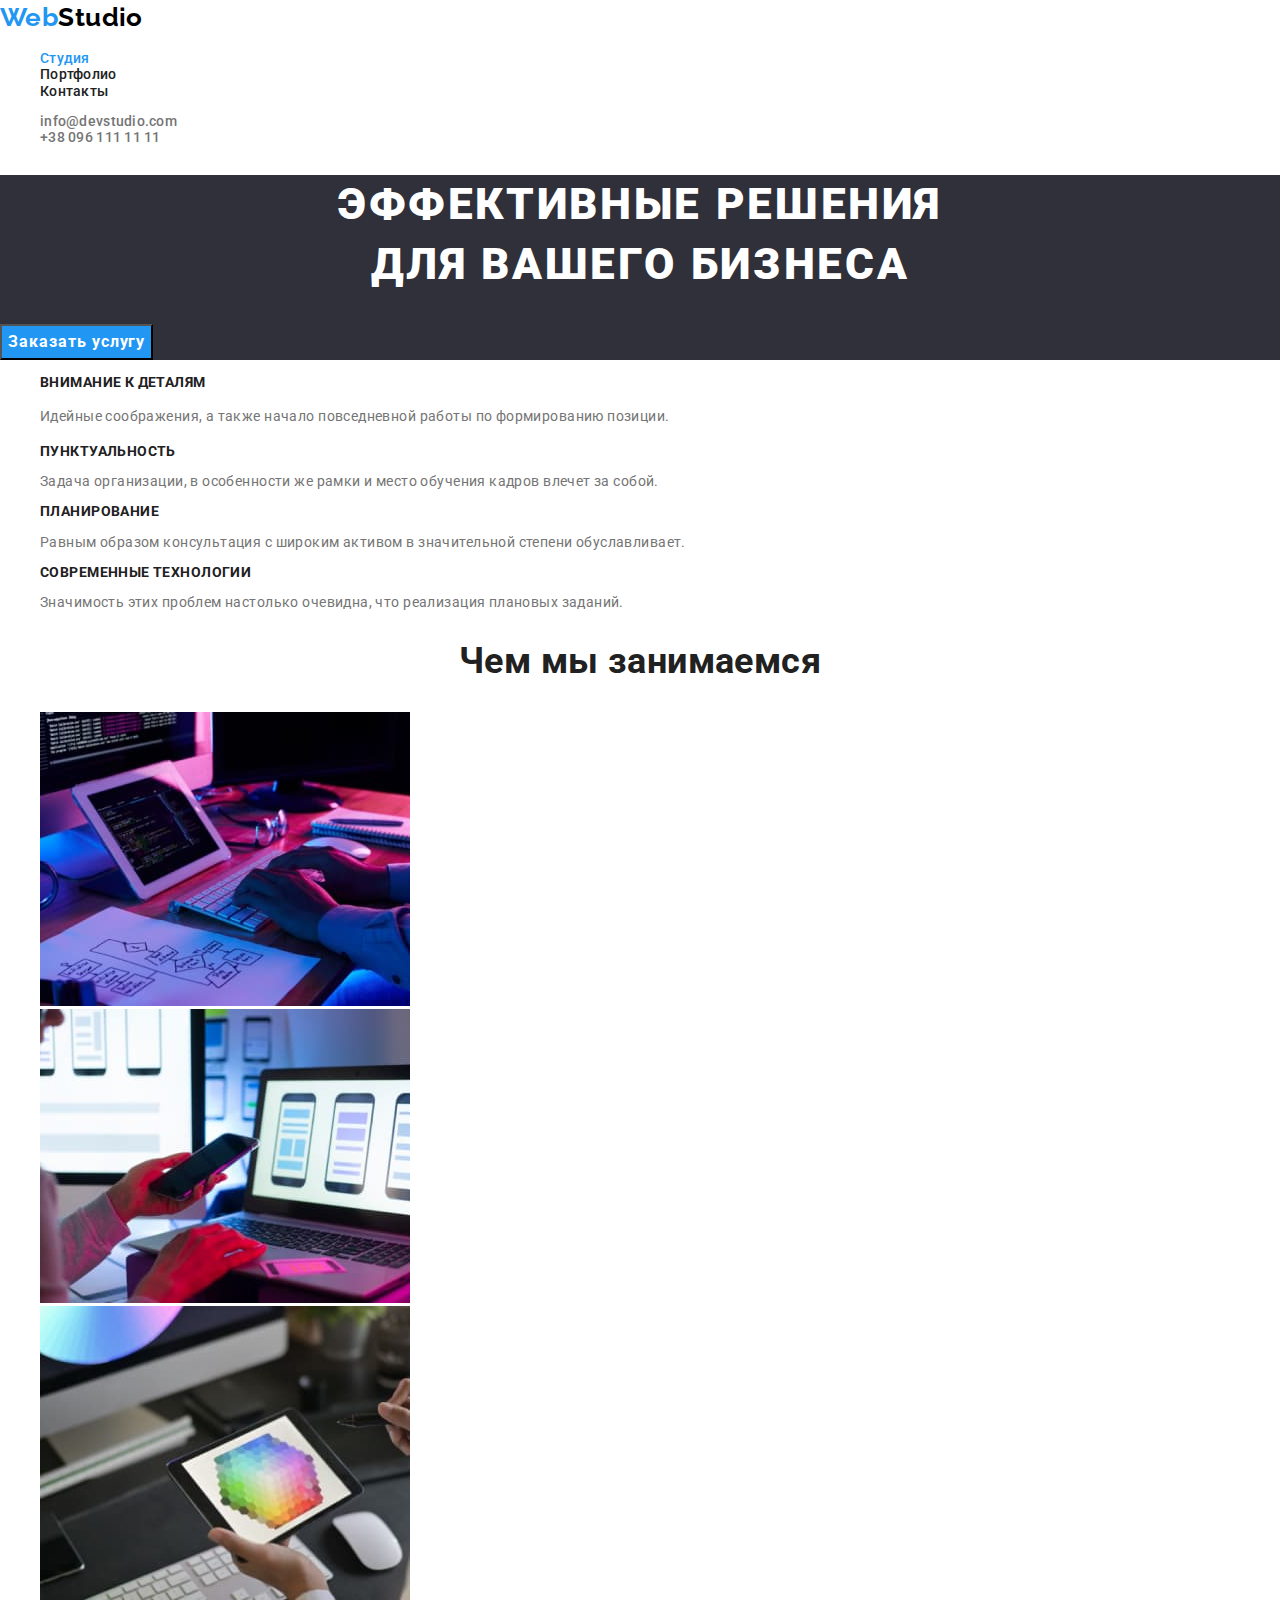
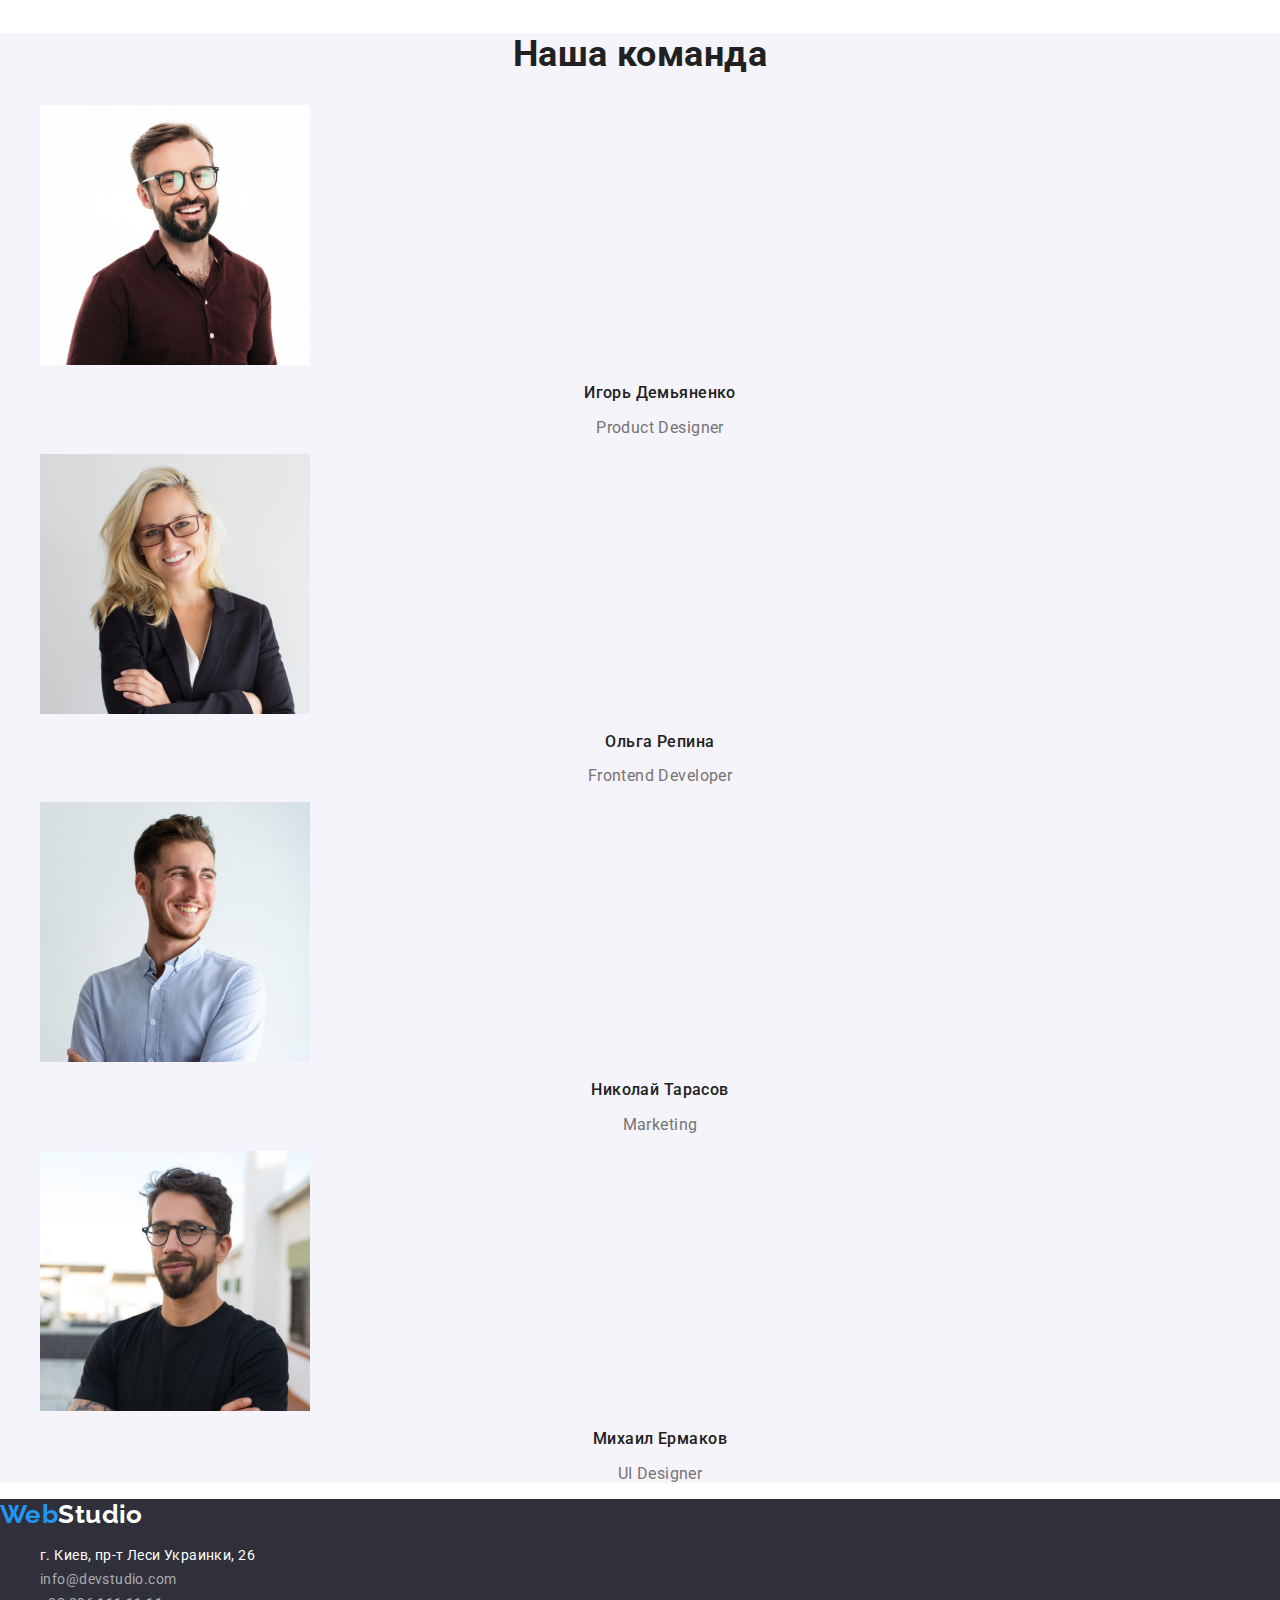
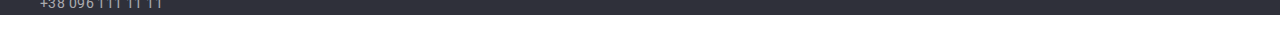
==== index.html @ d9674496 "add new reposetori" ====
<!DOCTYPE html>
<html lang="ru">
  <head>
    <meta charset="UTF-8" />
    <meta http-equiv="X-UA-Compatible" content="IE=edge" />
    <meta name="viewport" content="width=device-width, initial-scale=1.0" />
    <title>WebStudio</title>
    <link rel="preconnect" href="https://fonts.googleapis.com" />
    <link rel="preconnect" href="https://fonts.gstatic.com" crossorigin />
    <link
      href="https://fonts.googleapis.com/css2?family=Raleway:wght@700&family=Roboto:wght@400;500;700;900&display=swap"
      rel="stylesheet"
    />
    <link
      rel="stylesheet"
      href="https://cdnjs.cloudflare.com/ajax/libs/modern-normalize/1.1.0/modern-normalize.min.css"
    />
    <link rel="stylesheet" href="./css/styles.css" />
  </head>
  <body>
    <header class="page-header">
      <nav>
        <a href="./index.html" class="logo link"
          ><span class="logo-part">Web</span>Studio</a
        >
        <ul class="site-nav list">
          <li><a href="./index.html" class="link current">Студия</a></li>
          <li><a href="./portfolio.html" class="link">Портфолио</a></li>
          <li><a href="" class="link">Контакты</a></li>
        </ul>
      </nav>

      <ul class="contacts list decor">
        <li>
          <a href="mailto:info@devstudio.com" class="link"
            >info@devstudio.com</a
          >
        </li>
        <li><a href="tel:+380961111111" class="link">+38 096 111 11 11</a></li>
      </ul>
    </header>

    <main>
      <section class="hero">
        <h1 class="hero-title">
          Эффективные решения <br />
          для вашего бизнеса
        </h1>
        <button type="button" class="button">Заказать услугу</button>
      </section>

      <section class="features">
        <h2 class="visually-hidden">Особенности</h2>
        <ul class="list">
          <li>
            <h3 class="tittle">Внимание к деталям</h3>
            <p class="features-text">
              Идейные соображения, а также начало повседневной работы по
              формированию позиции.
            </p>
          </li>

          <li>
            <h3 class="tittle">Пунктуальность</h3>
            <p>
              Задача организации, в особенности же рамки и место обучения кадров
              влечет за собой.
            </p>
          </li>

          <li>
            <h3 class="tittle">Планирование</h3>
            <p>
              Равным образом консультация с широким активом в значительной
              степени обуславливает.
            </p>
          </li>

          <li>
            <h3 class="tittle">Современные технологии</h3>
            <p>
              Значимость этих проблем настолько очевидна, что реализация
              плановых заданий.
            </p>
          </li>
        </ul>
      </section>

      <section class="activity">
        <h2 class="tittle">Чем мы занимаемся</h2>
        <ul class="list">
          <li><img src="./images/keebord.jpg" alt="keebord" width="370" /></li>

          <li><img src="./images/laptop.jpg" alt="laptop" width="370" /></li>

          <li><img src="./images/tablet.jpg" alt="tablet" width="370" /></li>
        </ul>
      </section>

      <section class="team">
        <h2 class="tittle">Наша команда</h2>

        <ul class="list">
          <li>
            <img src="./images/igor_dem.jpg" alt="igor_dem" width="270" />
            <h3 class="names">Игорь Демьяненко</h3>
            <p class="team-position">Product Designer</p>
          </li>

          <li>
            <img src="./images/olga_rep.jpg" alt="olga_rep" width="270" />
            <h3 class="names">Ольга Репина</h3>
            <p class="team-position">Frontend Developer</p>
          </li>

          <li>
            <img
              src="./images/nikolay_teras.jpg"
              alt="nikolay_teras"
              width="270"
            />
            <h3 class="names">Николай Тарасов</h3>
            <p class="team-position">Marketing</p>
          </li>

          <li>
            <img src="./images/micel_erma.jpg" alt="micel_erma" width="270" />
            <h3 class="names">Михаил Ермаков</h3>
            <p class="team-position">UI Designer</p>
          </li>
        </ul>
      </section>
    </main>

    <footer class="page-footer">
      <a href="./index.html" class="footer-logo link"
        ><span class="logo-part">Web</span>Studio</a
      >
      <address>
        <ul class="address list">
          <li>
            <a
              href="https://goo.gl/maps/LKcbUVpVpZBi5VZp6"
              target="_blank"
              rel="noopener nofollow noreferrer"
              class="map link"
              >г. Киев, пр-т Леси Украинки, 26</a
            >
          </li>
          <li>
            <a href="mailto:info@devstudio.com" class="link"
              >info@devstudio.com</a
            >
          </li>
          <li>
            <a href="tel:+380961111111" class="link">+38 096 111 11 11</a>
          </li>
        </ul>
      </address>
    </footer>
  </body>
</html>
---- css/styles.css ----
html{
  box-sizing: border-box;
}
*,*::before,*::after{
  box-sizing: inherit;
}

:root {
  --main-text-color: #757575;
  --secondary-text-color: #212121;
  --accent-color: #2196f3;
  --taxt-on-bg: #ffffff;
  --dark-bg-color: #2f303a;
  --light-bg-color: #f5f4fa;
  --logo-black: #000000;
}

body {
  background-color: #ffffff;
  color: var(--main-text-color);
  font-family: "Roboto", sans-serif;
  letter-spacing: 0.03em;
  font-size: 14px;
}
.link {
  text-decoration: none;
}
.list {
  list-style: none;
}
.visually-hidden {
  position: absolute;
  width: 1px;
  height: 1px;
  margin: -1px;
  border: 0;
  padding: 0;

  white-space: nowrap;
  clip-path: inset(100%);
  clip: rect(0 0 0 0);
  overflow: hidden;
}

/* Logo */
.logo {
  font-family: "Raleway";
  font-style: normal;
  font-weight: 700;
  font-size: 26px;
  line-height: 1.38;
}
.logo-part {
  color: var(--accent-color);
}
.logo.link {
  color: var(--logo-black);
}

/* Navigation */
.site-nav .link {
  color: var(--secondary-text-color);
  font-weight: 500;
  line-height: 1.17;
  letter-spacing: 0.02em;
}
.site-nav .link:hover,
.site-nav .link:focus {
  color: var(--accent-color);
}
.link.current {
  color: var(--accent-color);
}
/* Contacts */
.contacts .link {
  color: var(--main-text-color);
  font-weight: 500;
  line-height: 1.17;
  letter-spacing: 0.02em;
}
.contacts .link:hover,
.contacts .link:focus {
  color: var(--accent-color);
  cursor: pointer;
}

/* Hero */
.hero {
  background-color: var(--dark-bg-color);
}
.hero-title {
  color: var(--taxt-on-bg);
  font-weight: 900;
  font-size: 44px;
  line-height: 1.36;
  text-align: center;
  letter-spacing: 0.06em;
  text-transform: uppercase;
}
.hero .button {
  background-color: var(--accent-color);
  color: var(--taxt-on-bg);
  font-family: inherit;
  font-weight: 700;
  font-size: 16px;
  line-height: 1.88;
  display: flex;
  align-items: center;
  text-align: center;
  letter-spacing: 0.06em;
  cursor: pointer;
}
/* Features */
.features .tittle {
  color: var(--secondary-text-color);
  font-weight: 700;
  font-size: 14px;
  line-height: 1.17;
  text-transform: uppercase;
}
.features-text {
  line-height: 1.71;
}
/* Activity */
.activity .tittle,
.team .tittle {
  color: var(--secondary-text-color);
  font-weight: 700;
  font-size: 36px;
  line-height: 1.17;
  text-align: center;
}
/* Team */
.team {
  background-color: var(--light-bg-color);
}
.team .names {
  color: var(--secondary-text-color);
  font-weight: 500;
  font-size: 16px;
  line-height: 1.17;
  text-align: center;
}
.team-position {
  font-size: 16px;
  line-height: 1.17;
  text-align: center;
}

/* Projects */

.projects .button {
  background-color: var(--light-dg-color);
  color: var(--secondary-text-color);
  font-family: inherit;
  font-weight: 500;
  font-size: 16px;
  line-height: 1.62;
  text-align: center;
  cursor: pointer;
  letter-spacing: inherit;
}

.projects .button:hover,
.projects .button:focus {
  background-color: var(--accent-color);
  color: var(--taxt-on-bg);
}

.projects .tittle {
  color: var(--secondary-text-color);
  font-weight: 700;
  font-size: 18px;
  line-height: 2;
  letter-spacing: 0.06em;
}
.projects .project-p {
  color: var(--main-text-color);
  font-size: 16px;
  line-height: 1.88;
}

/* Footer */
.page-footer {
  background-color: var(--dark-bg-color);
}

.footer-logo.link,
.address.list .map.link {
  color: var(--taxt-on-bg);
}

.footer-logo.link {
  font-family: "Raleway", sans-serif;
  font-weight: 700;
  font-size: 26px;
  line-height: 1.17;
}

.address.list .link {
  color: rgb(255, 255, 255, 0.6);
  line-height: 1.71;
  letter-spacing: 0.03em;
  font-style: normal;
}

.address.list .link:hover,
.address.list .link:focus {
  color: var(--accent-color);
  cursor: pointer;
}
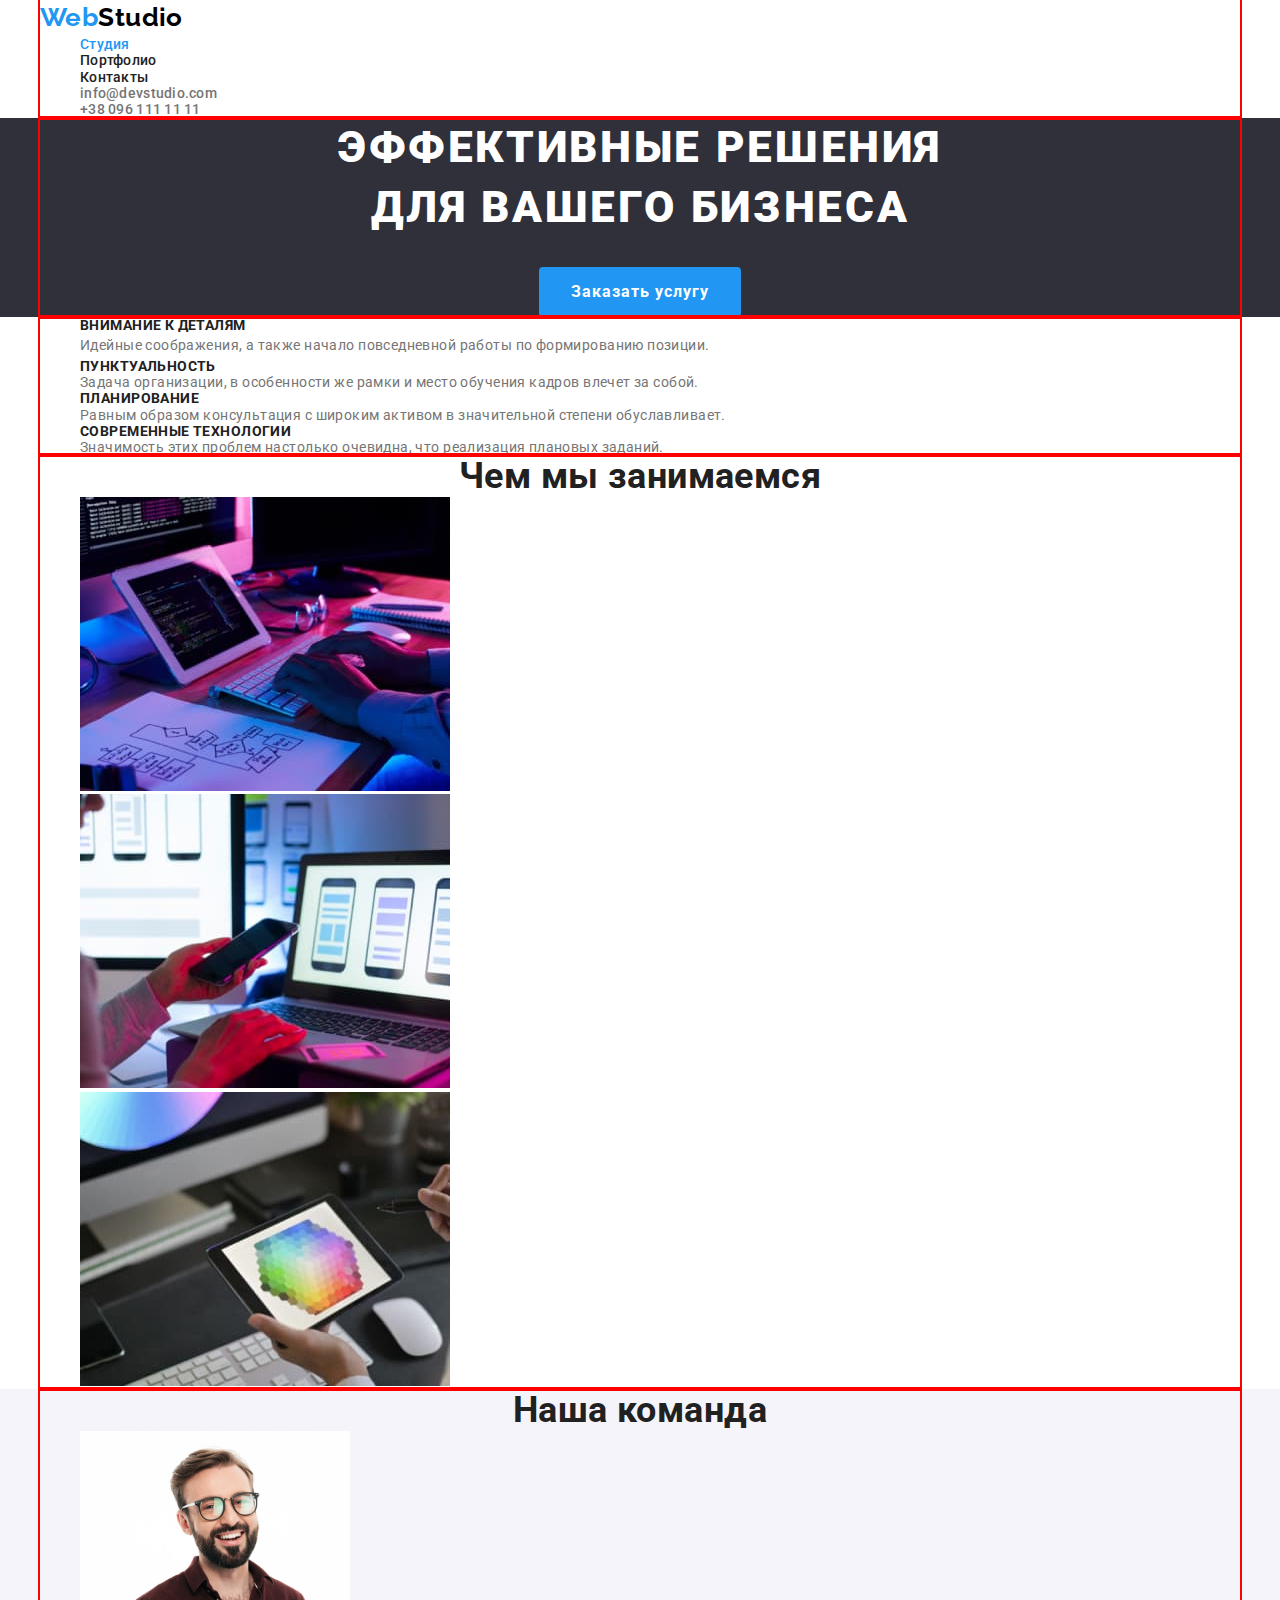
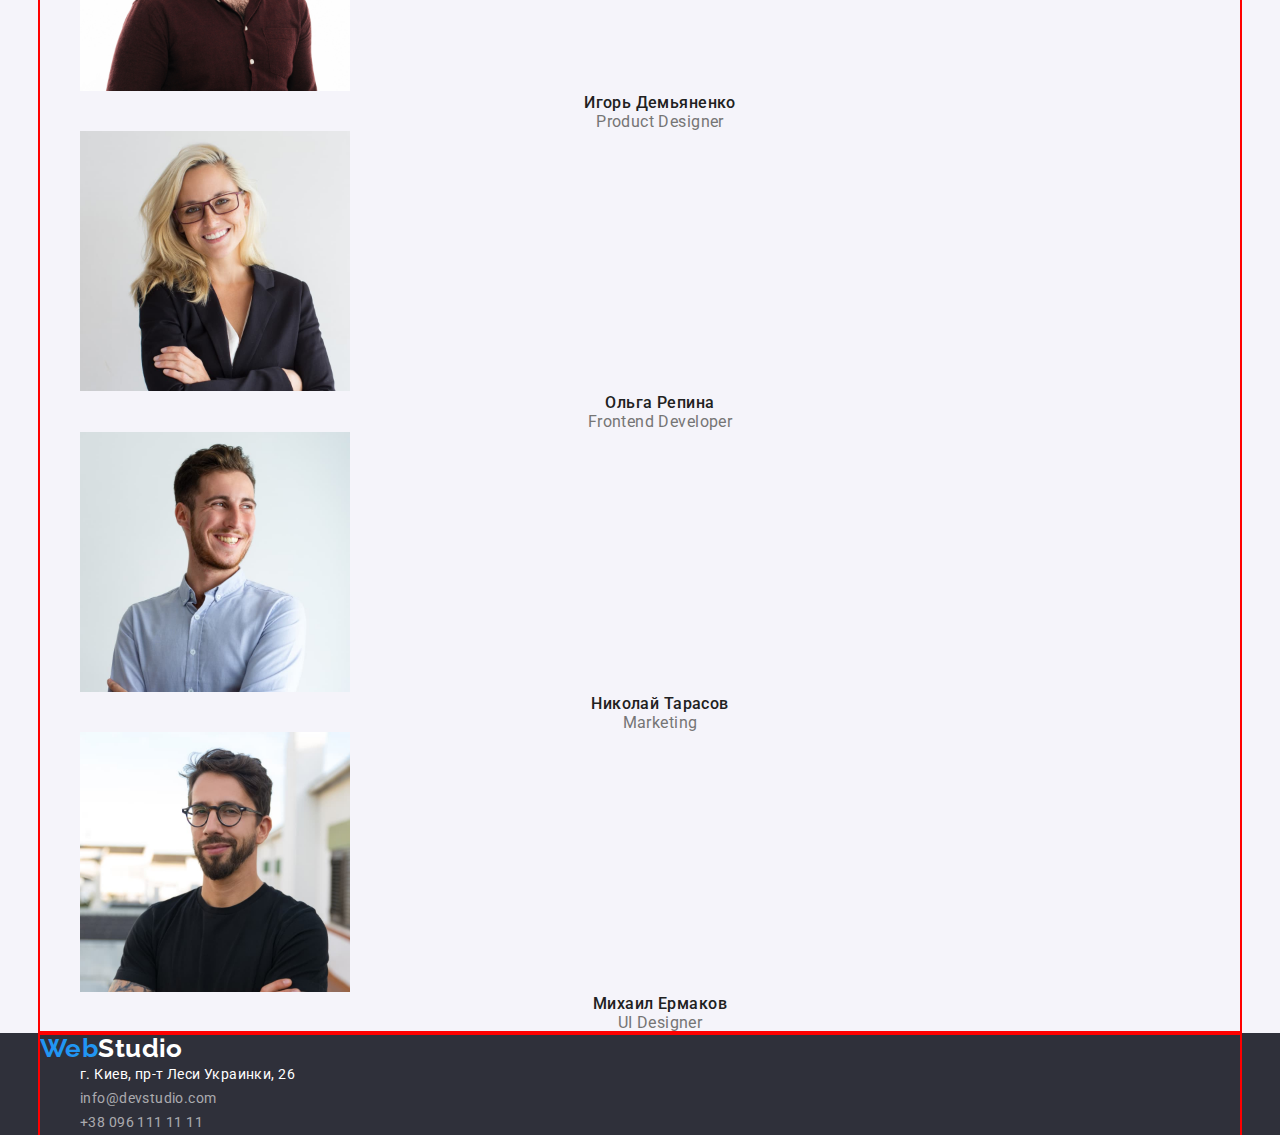
==== commit 89ebedd4: "add containers" ====
--- a/index.html
+++ b/index.html
@@ -19,74 +19,83 @@
   </head>
   <body>
     <header class="page-header">
-      <nav>
-        <a href="./index.html" class="logo link"
-          ><span class="logo-part">Web</span>Studio</a
-        >
-        <ul class="site-nav list">
-          <li><a href="./index.html" class="link current">Студия</a></li>
-          <li><a href="./portfolio.html" class="link">Портфолио</a></li>
-          <li><a href="" class="link">Контакты</a></li>
+      <div class="container">
+        <nav>
+          <a href="./index.html" class="logo link"
+            ><span class="logo-part">Web</span>Studio</a
+          >
+          <ul class="site-nav list">
+            <li><a href="./index.html" class="link current">Студия</a></li>
+            <li><a href="./portfolio.html" class="link">Портфолио</a></li>
+            <li><a href="" class="link">Контакты</a></li>
+          </ul>
+        </nav>
+
+        <ul class="contacts list">
+          <li>
+            <a href="mailto:info@devstudio.com" class="link"
+              >info@devstudio.com</a
+            >
+          </li>
+          <li>
+            <a href="tel:+380961111111" class="link">+38 096 111 11 11</a>
+          </li>
         </ul>
-      </nav>
-
-      <ul class="contacts list decor">
-        <li>
-          <a href="mailto:info@devstudio.com" class="link"
-            >info@devstudio.com</a
-          >
-        </li>
-        <li><a href="tel:+380961111111" class="link">+38 096 111 11 11</a></li>
-      </ul>
+      </div>
     </header>
 
     <main>
       <section class="hero">
-        <h1 class="hero-title">
-          Эффективные решения <br />
-          для вашего бизнеса
-        </h1>
-        <button type="button" class="button">Заказать услугу</button>
+        <div class="container">
+          <h1 class="hero-title">
+            Эффективные решения <br />
+            для вашего бизнеса
+          </h1>
+          <button type="button" class="button">Заказать услугу</button>
+        </div>
       </section>
 
       <section class="features">
         <h2 class="visually-hidden">Особенности</h2>
-        <ul class="list">
-          <li>
-            <h3 class="tittle">Внимание к деталям</h3>
-            <p class="features-text">
-              Идейные соображения, а также начало повседневной работы по
-              формированию позиции.
-            </p>
-          </li>
-
-          <li>
-            <h3 class="tittle">Пунктуальность</h3>
-            <p>
-              Задача организации, в особенности же рамки и место обучения кадров
-              влечет за собой.
-            </p>
-          </li>
-
-          <li>
-            <h3 class="tittle">Планирование</h3>
-            <p>
-              Равным образом консультация с широким активом в значительной
-              степени обуславливает.
-            </p>
-          </li>
-
-          <li>
-            <h3 class="tittle">Современные технологии</h3>
-            <p>
-              Значимость этих проблем настолько очевидна, что реализация
-              плановых заданий.
-            </p>
-          </li>
-        </ul>
+        <div class="container">
+          <ul class="list">
+            <li>
+              <h3 class="tittle">Внимание к деталям</h3>
+              <p class="features-text">
+                Идейные соображения, а также начало повседневной работы по
+                формированию позиции.
+              </p>
+            </li>
+  
+            <li>
+              <h3 class="tittle">Пунктуальность</h3>
+              <p>
+                Задача организации, в особенности же рамки и место обучения кадров
+                влечет за собой.
+              </p>
+            </li>
+  
+            <li>
+              <h3 class="tittle">Планирование</h3>
+              <p>
+                Равным образом консультация с широким активом в значительной
+                степени обуславливает.
+              </p>
+            </li>
+  
+            <li>
+              <h3 class="tittle">Современные технологии</h3>
+              <p>
+                Значимость этих проблем настолько очевидна, что реализация
+                плановых заданий.
+              </p>
+            </li>
+          </ul>
+        </div>
       </section>
 
       <section class="activity">
+      <div class="container">
         <h2 class="tittle">Чем мы занимаемся</h2>
         <ul class="list">
           <li><img src="./images/keebord.jpg" alt="keebord" width="370" /></li>
@@ -95,9 +104,11 @@
 
           <li><img src="./images/tablet.jpg" alt="tablet" width="370" /></li>
         </ul>
+      </div>
       </section>
 
       <section class="team">
+       <div class="container">
         <h2 class="tittle">Наша команда</h2>
 
         <ul class="list">
@@ -129,34 +140,37 @@
             <p class="team-position">UI Designer</p>
           </li>
         </ul>
+       </div>
       </section>
     </main>
 
     <footer class="page-footer">
+    <div class="container">
       <a href="./index.html" class="footer-logo link"
-        ><span class="logo-part">Web</span>Studio</a
-      >
-      <address>
-        <ul class="address list">
-          <li>
-            <a
-              href="https://goo.gl/maps/LKcbUVpVpZBi5VZp6"
-              target="_blank"
-              rel="noopener nofollow noreferrer"
-              class="map link"
-              >г. Киев, пр-т Леси Украинки, 26</a
-            >
-          </li>
-          <li>
-            <a href="mailto:info@devstudio.com" class="link"
-              >info@devstudio.com</a
-            >
-          </li>
-          <li>
-            <a href="tel:+380961111111" class="link">+38 096 111 11 11</a>
-          </li>
-        </ul>
-      </address>
+      ><span class="logo-part">Web</span>Studio</a
+    >
+    <address>
+      <ul class="address list">
+        <li>
+          <a
+            href="https://goo.gl/maps/LKcbUVpVpZBi5VZp6"
+            target="_blank"
+            rel="noopener nofollow noreferrer"
+            class="map link"
+            >г. Киев, пр-т Леси Украинки, 26</a
+          >
+        </li>
+        <li>
+          <a href="mailto:info@devstudio.com" class="link"
+            >info@devstudio.com</a
+          >
+        </li>
+        <li>
+          <a href="tel:+380961111111" class="link">+38 096 111 11 11</a>
+        </li>
+      </ul>
+    </address>
+    </div>
     </footer>
   </body>
 </html>
--- a/css/styles.css
+++ b/css/styles.css
@@ -1,7 +1,9 @@
-html{
+html {
   box-sizing: border-box;
 }
-*,*::before,*::after{
+*,
+*::before,
+*::after {
   box-sizing: inherit;
 }
 
@@ -27,6 +29,8 @@
 }
 .list {
   list-style: none;
+  margin-top: 0;
+  margin-bottom: 0;
 }
 .visually-hidden {
   position: absolute;
@@ -41,6 +45,24 @@
   clip: rect(0 0 0 0);
   overflow: hidden;
 }
+h1,
+h2,
+h3,
+h4,
+h5,
+h6,
+p,
+ul {
+  margin-top: 0;
+  margin-bottom: 0;
+}
+
+.container {
+  margin-left: auto;
+  margin-right: auto;
+  width: 1200px;
+  outline: 2px solid red;
+}
 
 /* Logo */
 .logo {
@@ -72,6 +94,7 @@
   color: var(--accent-color);
 }
 /* Contacts */
+
 .contacts .link {
   color: var(--main-text-color);
   font-weight: 500;
@@ -87,8 +110,10 @@
 /* Hero */
 .hero {
   background-color: var(--dark-bg-color);
+  text-align: center;
 }
 .hero-title {
+  margin-bottom: 30px;
   color: var(--taxt-on-bg);
   font-weight: 900;
   font-size: 44px;
@@ -98,13 +123,19 @@
   text-transform: uppercase;
 }
 .hero .button {
+  display: inline-block;
+  border: none;
+  border-radius: 4px;
+  padding: 10px 32px;
+  min-width: 200px;
+
   background-color: var(--accent-color);
   color: var(--taxt-on-bg);
+
   font-family: inherit;
   font-weight: 700;
   font-size: 16px;
   line-height: 1.88;
-  display: flex;
   align-items: center;
   text-align: center;
   letter-spacing: 0.06em;
@@ -150,6 +181,10 @@
 /* Projects */
 
 .projects .button {
+  border-radius: 4px;
+  border: none;
+  padding: 6px 22px;
+
   background-color: var(--light-dg-color);
   color: var(--secondary-text-color);
   font-family: inherit;
@@ -178,6 +213,10 @@
   color: var(--main-text-color);
   font-size: 16px;
   line-height: 1.88;
+}
+
+.list.grid li {
+  border-bottom: 1px solid #000000;
 }
 
 /* Footer */
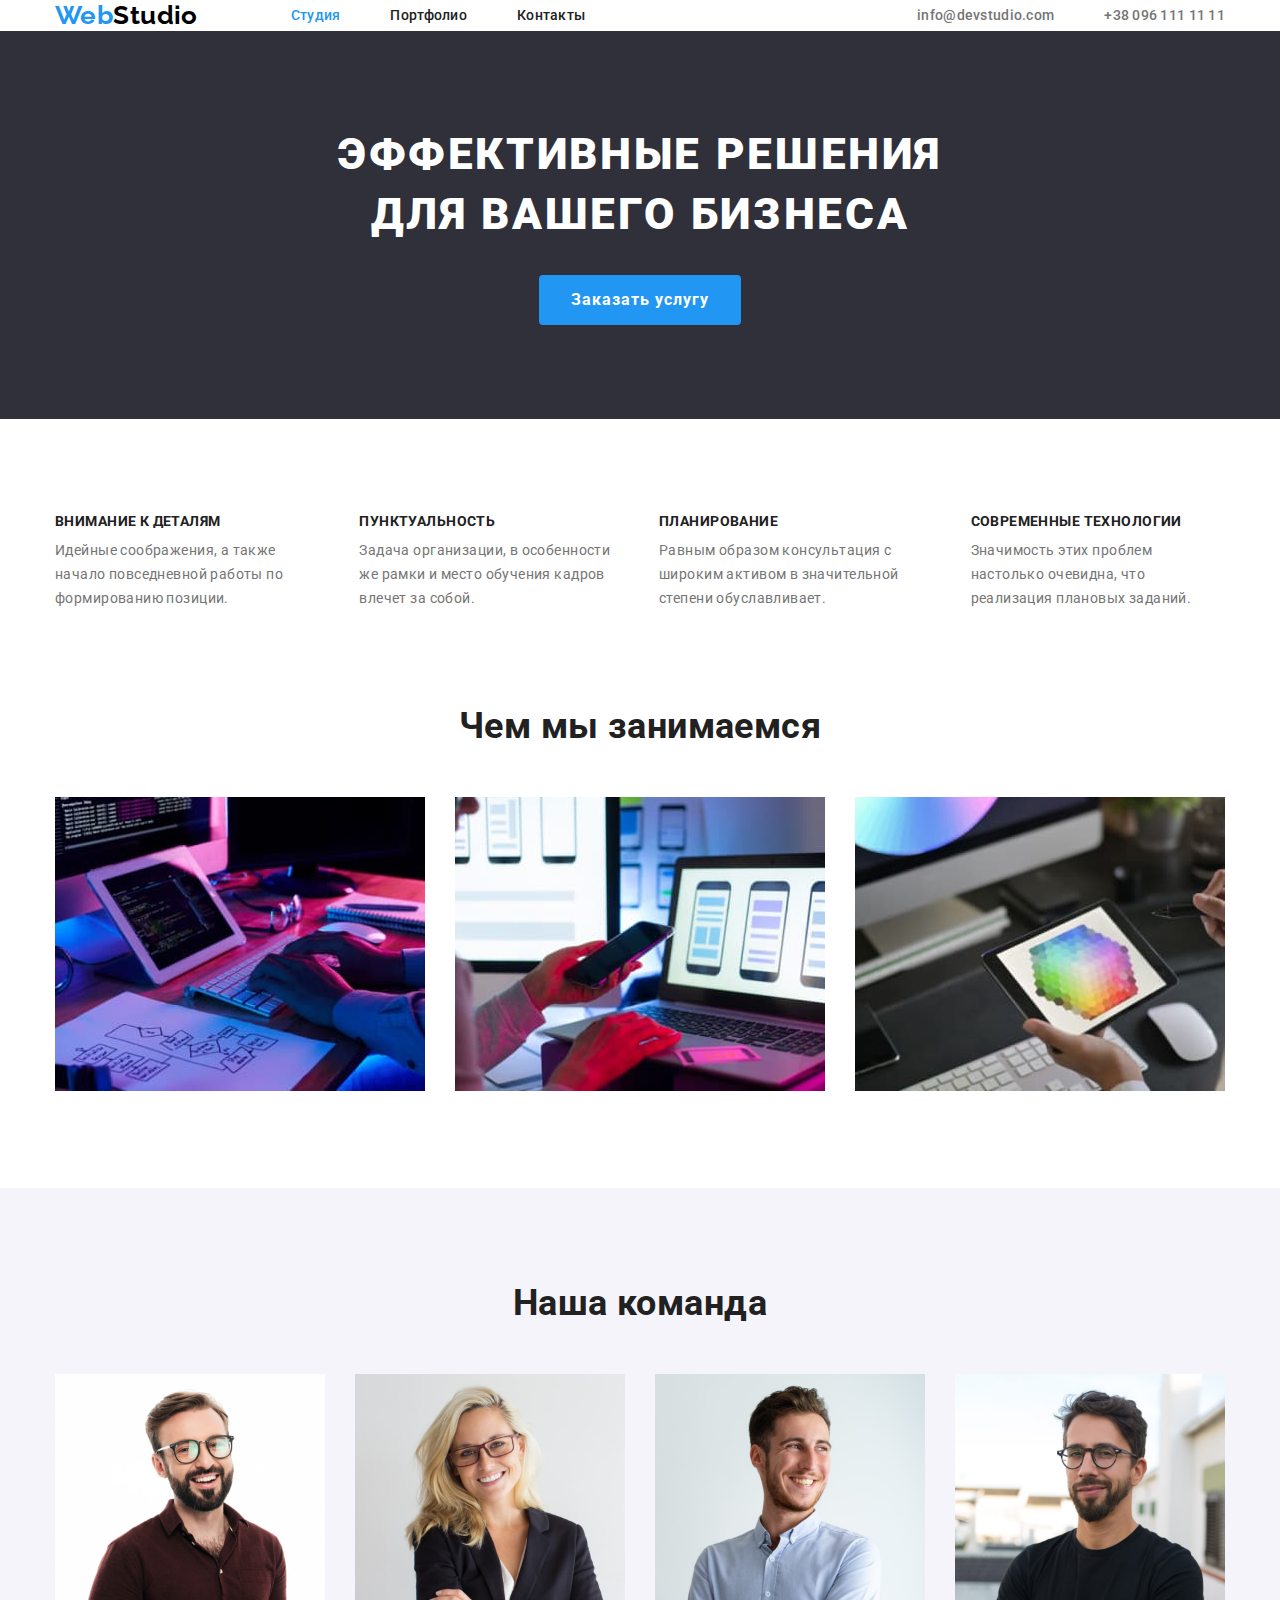
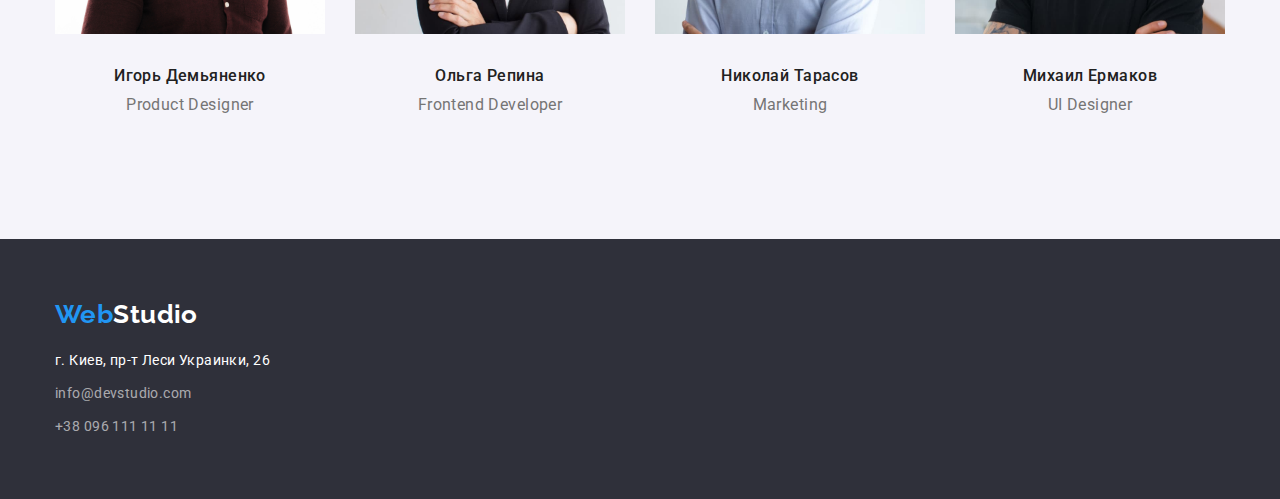
==== commit 932f69d0: "add flex elements" ====
--- a/index.html
+++ b/index.html
@@ -19,25 +19,25 @@
   </head>
   <body>
     <header class="page-header">
-      <div class="container">
-        <nav>
+      <div class="container nav">
+        <nav class="main-nav">
           <a href="./index.html" class="logo link"
             ><span class="logo-part">Web</span>Studio</a
           >
           <ul class="site-nav list">
-            <li><a href="./index.html" class="link current">Студия</a></li>
-            <li><a href="./portfolio.html" class="link">Портфолио</a></li>
-            <li><a href="" class="link">Контакты</a></li>
+            <li class="item"><a href="./index.html" class="link current">Студия</a></li>
+            <li class="item"><a href="./portfolio.html" class="link">Портфолио</a></li>
+            <li class="item"><a href="" class="link">Контакты</a></li>
           </ul>
         </nav>
 
         <ul class="contacts list">
-          <li>
+          <li class="item">
             <a href="mailto:info@devstudio.com" class="link"
               >info@devstudio.com</a
             >
           </li>
-          <li>
+          <li class="item">
             <a href="tel:+380961111111" class="link">+38 096 111 11 11</a>
           </li>
         </ul>
@@ -45,7 +45,7 @@
     </header>
 
     <main>
-      <section class="hero">
+      <section class="hero section">
         <div class="container">
           <h1 class="hero-title">
             Эффективные решения <br />
@@ -58,7 +58,7 @@
       <section class="features">
         <h2 class="visually-hidden">Особенности</h2>
         <div class="container">
-          <ul class="list">
+          <ul class="list features">
             <li>
               <h3 class="tittle">Внимание к деталям</h3>
               <p class="features-text">
@@ -69,7 +69,7 @@
   
             <li>
               <h3 class="tittle">Пунктуальность</h3>
-              <p>
+              <p class="features-text">
                 Задача организации, в особенности же рамки и место обучения кадров
                 влечет за собой.
               </p>
@@ -77,7 +77,7 @@
   
             <li>
               <h3 class="tittle">Планирование</h3>
-              <p>
+              <p class="features-text">
                 Равным образом консультация с широким активом в значительной
                 степени обуславливает.
               </p>
@@ -85,7 +85,7 @@
   
             <li>
               <h3 class="tittle">Современные технологии</h3>
-              <p>
+              <p class="features-text">
                 Значимость этих проблем настолько очевидна, что реализация
                 плановых заданий.
               </p>
@@ -94,10 +94,10 @@
         </div>
       </section>
 
-      <section class="activity">
+      <section class="activity section">
       <div class="container">
         <h2 class="tittle">Чем мы занимаемся</h2>
-        <ul class="list">
+        <ul class="list activity">
           <li><img src="./images/keebord.jpg" alt="keebord" width="370" /></li>
 
           <li><img src="./images/laptop.jpg" alt="laptop" width="370" /></li>
@@ -107,19 +107,19 @@
       </div>
       </section>
 
-      <section class="team">
+      <section class="team section">
        <div class="container">
         <h2 class="tittle">Наша команда</h2>
 
-        <ul class="list">
+        <ul class="list team">
           <li>
-            <img src="./images/igor_dem.jpg" alt="igor_dem" width="270" />
+            <img src="./images/igor_dem.jpg" alt="igor_dem" class="team-img" width="270" />
             <h3 class="names">Игорь Демьяненко</h3>
             <p class="team-position">Product Designer</p>
           </li>
 
           <li>
-            <img src="./images/olga_rep.jpg" alt="olga_rep" width="270" />
+            <img src="./images/olga_rep.jpg" alt="olga_rep" class="team-img" width="270" />
             <h3 class="names">Ольга Репина</h3>
             <p class="team-position">Frontend Developer</p>
           </li>
@@ -127,7 +127,7 @@
           <li>
             <img
               src="./images/nikolay_teras.jpg"
-              alt="nikolay_teras"
+              alt="nikolay_teras" class="team-img"
               width="270"
             />
             <h3 class="names">Николай Тарасов</h3>
@@ -135,7 +135,7 @@
           </li>
 
           <li>
-            <img src="./images/micel_erma.jpg" alt="micel_erma" width="270" />
+            <img src="./images/micel_erma.jpg" alt="micel_erma" class="team-img" width="270" />
             <h3 class="names">Михаил Ермаков</h3>
             <p class="team-position">UI Designer</p>
           </li>
@@ -145,32 +145,32 @@
     </main>
 
     <footer class="page-footer">
-    <div class="container">
-      <a href="./index.html" class="footer-logo link"
-      ><span class="logo-part">Web</span>Studio</a
-    >
-    <address>
-      <ul class="address list">
-        <li>
-          <a
-            href="https://goo.gl/maps/LKcbUVpVpZBi5VZp6"
-            target="_blank"
-            rel="noopener nofollow noreferrer"
-            class="map link"
-            >г. Киев, пр-т Леси Украинки, 26</a
-          >
-        </li>
-        <li>
-          <a href="mailto:info@devstudio.com" class="link"
-            >info@devstudio.com</a
-          >
-        </li>
-        <li>
-          <a href="tel:+380961111111" class="link">+38 096 111 11 11</a>
-        </li>
-      </ul>
-    </address>
-    </div>
+      <div class="container footer">
+        <a href="./index.html" class="footer-logo link"
+          ><span class="logo-part">Web</span>Studio</a
+        >
+        <address>
+          <ul class="address list">
+            <li>
+              <a
+                href="https://goo.gl/maps/LKcbUVpVpZBi5VZp6"
+                target="_blank"
+                rel="noopener nofollow noreferrer"
+                class="map link"
+                >г. Киев, пр-т Леси Украинки, 26</a
+              >
+            </li>
+            <li>
+              <a href="mailto:info@devstudio.com" class="link"
+                >info@devstudio.com</a
+              >
+            </li>
+            <li>
+              <a href="tel:+380961111111" class="link">+38 096 111 11 11</a>
+            </li>
+          </ul>
+        </address>
+      </div>
     </footer>
   </body>
 </html>
--- a/css/styles.css
+++ b/css/styles.css
@@ -45,23 +45,40 @@
   clip: rect(0 0 0 0);
   overflow: hidden;
 }
+
 h1,
 h2,
 h3,
 h4,
 h5,
-h6,
-p,
+h6 {
+  margin-top: 0;
+  margin-bottom: 0;
+}
+
+p {
+  margin-top: 0;
+  margin-bottom: 0;
+}
+
 ul {
   margin-top: 0;
   margin-bottom: 0;
+  padding: 0;
 }
 
 .container {
   margin-left: auto;
   margin-right: auto;
+  padding-left: 15px;
+  padding-right: 15px;
   width: 1200px;
-  outline: 2px solid red;
+  /* outline: 2px solid red; */
+}
+
+.section {
+  padding-top: 94px;
+  padding-bottom: 94px;
 }
 
 /* Logo */
@@ -70,17 +87,26 @@
   font-style: normal;
   font-weight: 700;
   font-size: 26px;
-  line-height: 1.38;
+  line-height: 1.19;
 }
 .logo-part {
   color: var(--accent-color);
 }
 .logo.link {
   color: var(--logo-black);
+  margin-right: 93px;
 }
 
 /* Navigation */
+.site-nav {
+  display: flex;
+}
+.site-nav .item + .item {
+  margin-left: 50px;
+}
+
 .site-nav .link {
+  display: block;
   color: var(--secondary-text-color);
   font-weight: 500;
   line-height: 1.17;
@@ -94,7 +120,9 @@
   color: var(--accent-color);
 }
 /* Contacts */
-
+.contacts.list .item + .item {
+  margin-left: 50px;
+}
 .contacts .link {
   color: var(--main-text-color);
   font-weight: 500;
@@ -107,12 +135,30 @@
   cursor: pointer;
 }
 
+.main-nav {
+  display: flex;
+  align-items: center;
+}
+
+.contacts.list {
+  display: flex;
+  margin-left: auto;
+}
+
+.container.nav {
+  display: flex;
+  align-items: center;
+  justify-content: start;
+}
+
 /* Hero */
 .hero {
   background-color: var(--dark-bg-color);
   text-align: center;
+  margin-bottom: 94px;
 }
 .hero-title {
+  margin-top: 0;
   margin-bottom: 30px;
   color: var(--taxt-on-bg);
   font-weight: 900;
@@ -131,7 +177,6 @@
 
   background-color: var(--accent-color);
   color: var(--taxt-on-bg);
-
   font-family: inherit;
   font-weight: 700;
   font-size: 16px;
@@ -142,7 +187,10 @@
   cursor: pointer;
 }
 /* Features */
+
 .features .tittle {
+  margin-top: 0;
+  margin-bottom: 10px;
   color: var(--secondary-text-color);
   font-weight: 700;
   font-size: 14px;
@@ -152,6 +200,15 @@
 .features-text {
   line-height: 1.71;
 }
+
+.list.features {
+  display: flex;
+  padding: 0;
+}
+.list.features li + li {
+  margin-left: 30px;
+}
+
 /* Activity */
 .activity .tittle,
 .team .tittle {
@@ -160,22 +217,49 @@
   font-size: 36px;
   line-height: 1.17;
   text-align: center;
-}
+  margin-bottom: 50px;
+}
+
+.list.activity {
+  display: flex;
+  justify-content: space-between;
+}
+.list.activity {
+  justify-content: space-around;
+}
+.list.activity li + li {
+  margin-left: 30px;
+}
+
 /* Team */
 .team {
   background-color: var(--light-bg-color);
 }
+
+.team-img {
+  margin-bottom: 30px;
+}
 .team .names {
   color: var(--secondary-text-color);
   font-weight: 500;
   font-size: 16px;
   line-height: 1.17;
   text-align: center;
+  margin-bottom: 10px;
 }
 .team-position {
   font-size: 16px;
   line-height: 1.17;
   text-align: center;
+  margin-bottom: 30px;
+}
+
+.list.team {
+  display: flex;
+}
+
+.list.team li + li {
+  margin-left: 30px;
 }
 
 /* Projects */
@@ -215,13 +299,42 @@
   line-height: 1.88;
 }
 
-.list.grid li {
+.list.projects {
+  display: flex;
+  justify-content: center;
+  margin-bottom: 50px;
+}
+
+.list.projects li + li{
+  margin-left: 8px;
+}
+
+.list.grid {
+  display: flex;
+  flex-wrap: wrap;
+  
+}
+
+.grid-item {
   border-bottom: 1px solid #000000;
-}
+  width: 370px;
+  margin-right: 30px;
+  margin-bottom: 30px;
+
+  }
+  
+.grid-item:nth-child(3n) {
+  margin-right: 0;
+}
+.grid-item:nth-last-child(-n + 3){
+  margin-bottom: 0;
+}
+  
 
 /* Footer */
 .page-footer {
   background-color: var(--dark-bg-color);
+  
 }
 
 .footer-logo.link,
@@ -230,10 +343,12 @@
 }
 
 .footer-logo.link {
+  display: block;
   font-family: "Raleway", sans-serif;
   font-weight: 700;
   font-size: 26px;
   line-height: 1.17;
+  margin-bottom: 20px;
 }
 
 .address.list .link {
@@ -241,10 +356,17 @@
   line-height: 1.71;
   letter-spacing: 0.03em;
   font-style: normal;
-}
-
+  display: block;
+  margin-top: 9px;
+  }
+ 
 .address.list .link:hover,
 .address.list .link:focus {
   color: var(--accent-color);
   cursor: pointer;
 }
+
+.container.footer{
+  padding-top: 60px;
+  padding-bottom: 60px;
+}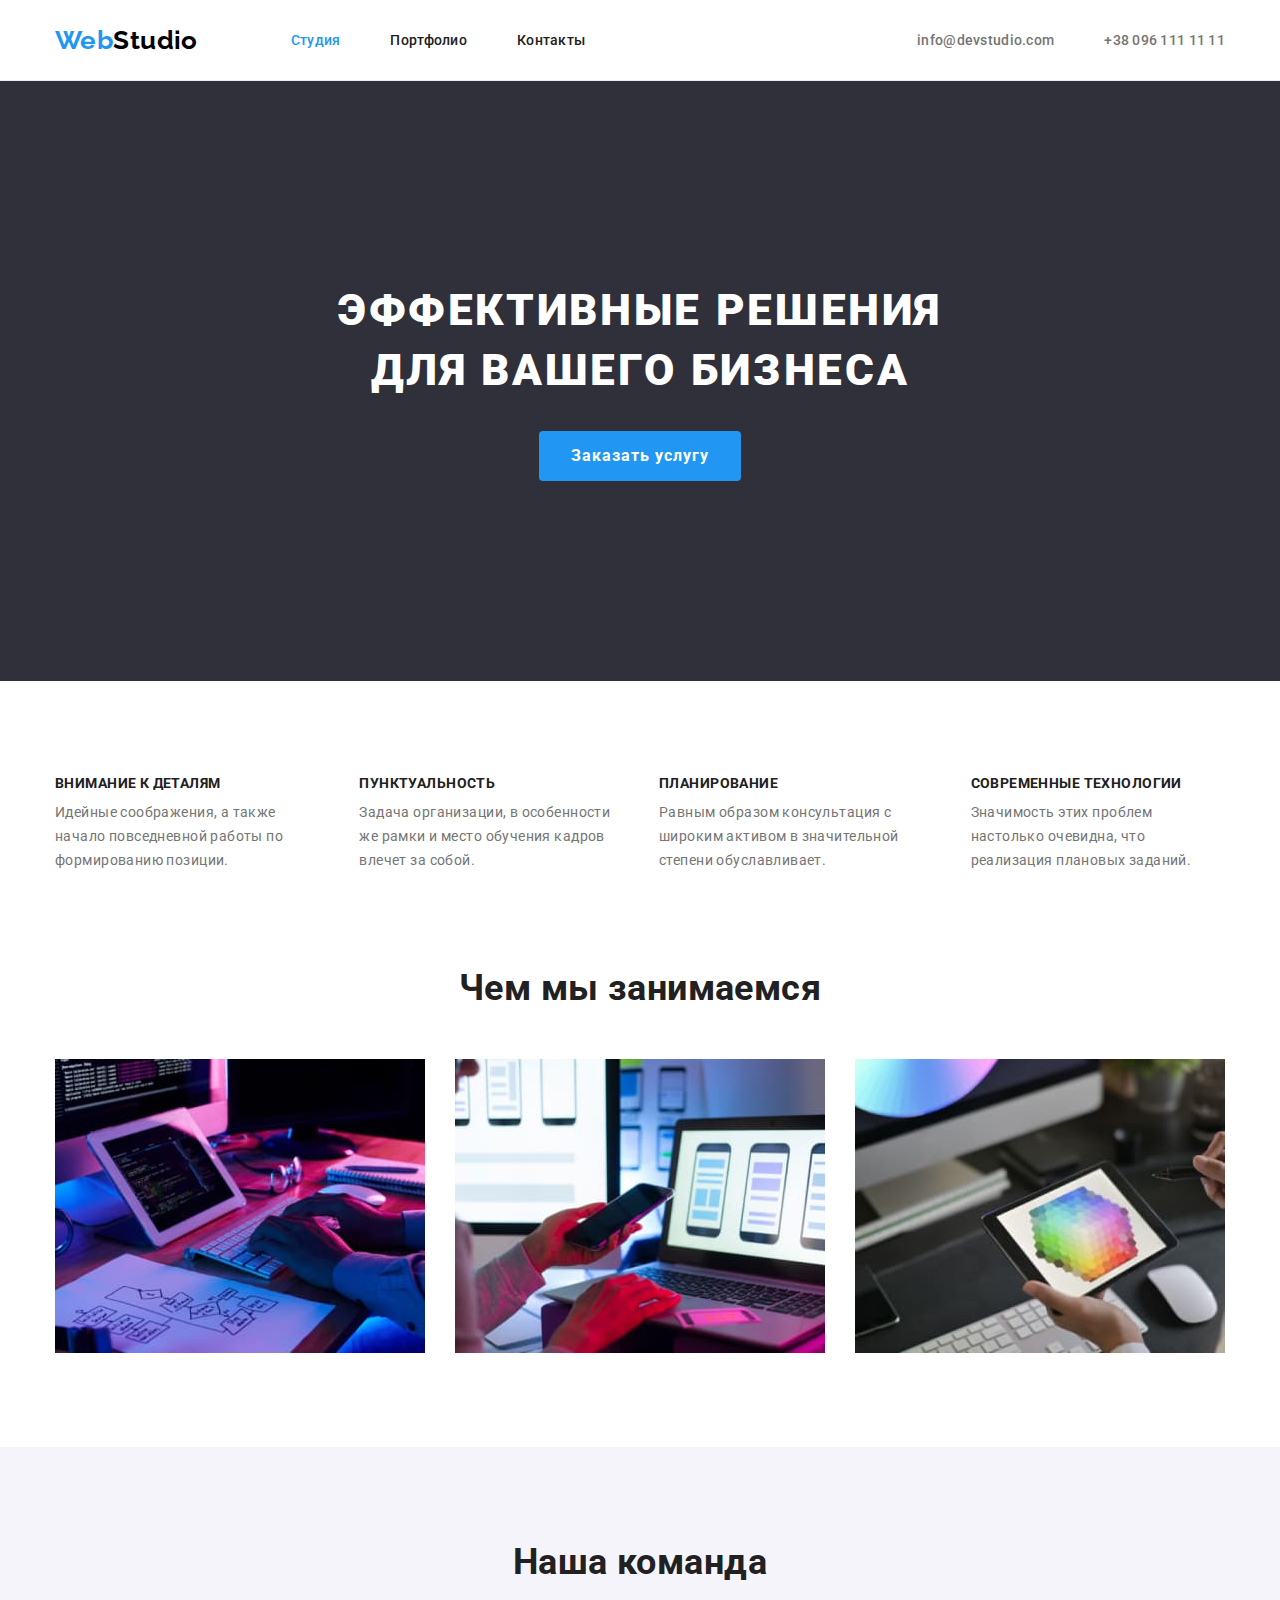
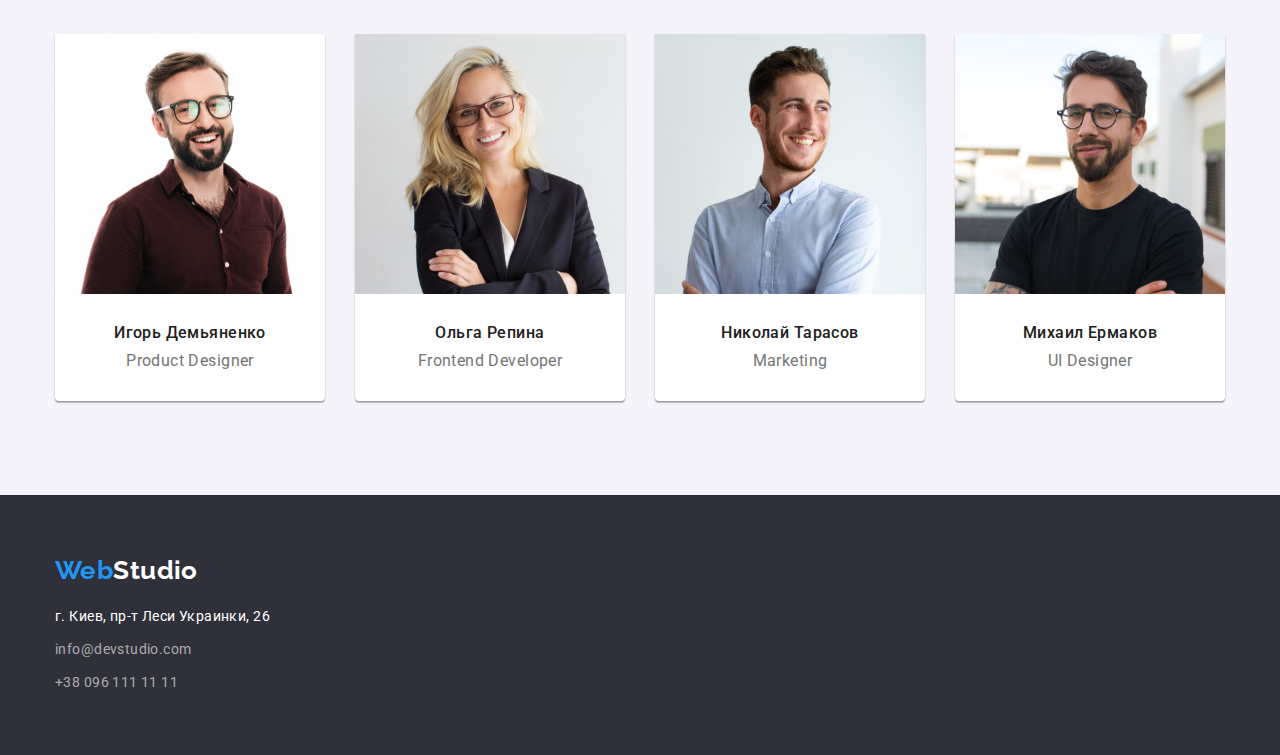
==== commit 557196cf: "homework edits" ====
--- a/index.html
+++ b/index.html
@@ -25,8 +25,12 @@
             ><span class="logo-part">Web</span>Studio</a
           >
           <ul class="site-nav list">
-            <li class="item"><a href="./index.html" class="link current">Студия</a></li>
-            <li class="item"><a href="./portfolio.html" class="link">Портфолио</a></li>
+            <li class="item">
+              <a href="./index.html" class="link current">Студия</a>
+            </li>
+            <li class="item">
+              <a href="./portfolio.html" class="link">Портфолио</a>
+            </li>
             <li class="item"><a href="" class="link">Контакты</a></li>
           </ul>
         </nav>
@@ -45,12 +49,9 @@
     </header>
 
     <main>
-      <section class="hero section">
-        <div class="container">
-          <h1 class="hero-title">
-            Эффективные решения <br />
-            для вашего бизнеса
-          </h1>
+      <section class="hero">
+        <div class="container">
+          <h1 class="hero-title">Эффективные решения для вашего бизнеса</h1>
           <button type="button" class="button">Заказать услугу</button>
         </div>
       </section>
@@ -66,15 +67,15 @@
                 формированию позиции.
               </p>
             </li>
-  
+
             <li>
               <h3 class="tittle">Пунктуальность</h3>
               <p class="features-text">
-                Задача организации, в особенности же рамки и место обучения кадров
-                влечет за собой.
-              </p>
-            </li>
-  
+                Задача организации, в особенности же рамки и место обучения
+                кадров влечет за собой.
+              </p>
+            </li>
+
             <li>
               <h3 class="tittle">Планирование</h3>
               <p class="features-text">
@@ -82,7 +83,7 @@
                 степени обуславливает.
               </p>
             </li>
-  
+
             <li>
               <h3 class="tittle">Современные технологии</h3>
               <p class="features-text">
@@ -95,52 +96,97 @@
       </section>
 
       <section class="activity section">
-      <div class="container">
-        <h2 class="tittle">Чем мы занимаемся</h2>
-        <ul class="list activity">
-          <li><img src="./images/keebord.jpg" alt="keebord" width="370" /></li>
-
-          <li><img src="./images/laptop.jpg" alt="laptop" width="370" /></li>
-
-          <li><img src="./images/tablet.jpg" alt="tablet" width="370" /></li>
-        </ul>
-      </div>
+        <div class="container">
+          <h2 class="tittle">Чем мы занимаемся</h2>
+          <ul class="list activity">
+            <li>
+              <img
+                src="./images/keebord.jpg"
+                alt="keebord"
+                width="370"
+                class="image"
+              />
+            </li>
+
+            <li>
+              <img
+                src="./images/laptop.jpg"
+                alt="laptop"
+                width="370"
+                class="image"
+              />
+            </li>
+
+            <li>
+              <img
+                src="./images/tablet.jpg"
+                alt="tablet"
+                width="370"
+                class="image"
+              />
+            </li>
+          </ul>
+        </div>
       </section>
 
       <section class="team section">
-       <div class="container">
-        <h2 class="tittle">Наша команда</h2>
-
-        <ul class="list team">
-          <li>
-            <img src="./images/igor_dem.jpg" alt="igor_dem" class="team-img" width="270" />
-            <h3 class="names">Игорь Демьяненко</h3>
-            <p class="team-position">Product Designer</p>
-          </li>
-
-          <li>
-            <img src="./images/olga_rep.jpg" alt="olga_rep" class="team-img" width="270" />
-            <h3 class="names">Ольга Репина</h3>
-            <p class="team-position">Frontend Developer</p>
-          </li>
-
-          <li>
-            <img
-              src="./images/nikolay_teras.jpg"
-              alt="nikolay_teras" class="team-img"
-              width="270"
-            />
-            <h3 class="names">Николай Тарасов</h3>
-            <p class="team-position">Marketing</p>
-          </li>
-
-          <li>
-            <img src="./images/micel_erma.jpg" alt="micel_erma" class="team-img" width="270" />
-            <h3 class="names">Михаил Ермаков</h3>
-            <p class="team-position">UI Designer</p>
-          </li>
-        </ul>
-       </div>
+        <div class="container">
+          <h2 class="tittle">Наша команда</h2>
+
+          <ul class="list team-list">
+            <li class="team-border">
+              <img
+                src="./images/igor_dem.jpg"
+                alt="igor_dem"
+                class="team-img image"
+                width="270"
+              />
+              <div class="team-text">
+                <h3 class="names">Игорь Демьяненко</h3>
+                <p class="team-position">Product Designer</p>
+              </div>
+            </li>
+
+            <li class="team-border">
+              <img
+                src="./images/olga_rep.jpg"
+                alt="olga_rep"
+                class="team-img image"
+                width="270"
+              />
+              <div class="team-text">
+                <h3 class="names">Ольга Репина</h3>
+                <p class="team-position">Frontend Developer</p>
+              </div>
+            </li>
+
+            <li class="team-border">
+              <img
+                src="./images/nikolay_teras.jpg "
+                alt="nikolay_teras"
+                class="team-img image"
+                width="270"
+              />
+              <div class="team-text">
+                <h3 class="names">Николай Тарасов</h3>
+                <p class="team-position">Marketing</p>
+              </div>
+            </li>
+
+            <li class="team-border">
+              <img
+                src="./images/micel_erma.jpg"
+                alt="micel_erma"
+                class="team-img image"
+                width="270"
+              />
+              <div class="team-text">
+                <h3 class="names">Михаил Ермаков</h3>
+                <p class="team-position">UI Designer</p>
+              </div>
+            </li>
+          </ul>
+        </div>
       </section>
     </main>
 
@@ -151,7 +197,7 @@
         >
         <address>
           <ul class="address list">
-            <li>
+            <li class="addres-link">
               <a
                 href="https://goo.gl/maps/LKcbUVpVpZBi5VZp6"
                 target="_blank"
@@ -160,12 +206,12 @@
                 >г. Киев, пр-т Леси Украинки, 26</a
               >
             </li>
-            <li>
+            <li class="addres-link">
               <a href="mailto:info@devstudio.com" class="link"
                 >info@devstudio.com</a
               >
             </li>
-            <li>
+            <li class="addres-link">
               <a href="tel:+380961111111" class="link">+38 096 111 11 11</a>
             </li>
           </ul>
--- a/css/styles.css
+++ b/css/styles.css
@@ -1,12 +1,3 @@
-html {
-  box-sizing: border-box;
-}
-*,
-*::before,
-*::after {
-  box-sizing: inherit;
-}
-
 :root {
   --main-text-color: #757575;
   --secondary-text-color: #212121;
@@ -15,22 +6,32 @@
   --dark-bg-color: #2f303a;
   --light-bg-color: #f5f4fa;
   --logo-black: #000000;
+  --first-text: "Roboto", sans-serif;
+  --second-text: "Raleway", sans-serif;
+  --border-project: 1px solid #EEEEEE;
+  --border-header: 1px solid #ececec;
 }
 
 body {
-  background-color: #ffffff;
+  background-color: var(--taxt-on-bg);
   color: var(--main-text-color);
-  font-family: "Roboto", sans-serif;
+  font-family: var(--first-text);
   letter-spacing: 0.03em;
   font-size: 14px;
 }
-.link {
-  text-decoration: none;
-}
-.list {
-  list-style: none;
-  margin-top: 0;
-  margin-bottom: 0;
+h1,
+h2,
+h3,
+h4,
+h5,
+h6,
+p {
+  margin: 0;
+}
+.image {
+  display: block;
+  min-width: 100%;
+  height: auto;
 }
 .visually-hidden {
   position: absolute;
@@ -46,25 +47,9 @@
   overflow: hidden;
 }
 
-h1,
-h2,
-h3,
-h4,
-h5,
-h6 {
-  margin-top: 0;
-  margin-bottom: 0;
-}
-
-p {
-  margin-top: 0;
-  margin-bottom: 0;
-}
-
-ul {
-  margin-top: 0;
-  margin-bottom: 0;
-  padding: 0;
+.section {
+  padding-top: 94px;
+  padding-bottom: 94px;
 }
 
 .container {
@@ -73,18 +58,27 @@
   padding-left: 15px;
   padding-right: 15px;
   width: 1200px;
-  /* outline: 2px solid red; */
-}
-
-.section {
-  padding-top: 94px;
-  padding-bottom: 94px;
+}
+
+.link {
+  text-decoration: none;
+  color: inherit;
+}
+
+.list {
+  list-style: none;
+  margin: 0;
+  padding-left: 0;
+}
+
+/* Header */
+.page-header {
+  border-bottom: var(--border-header);
 }
 
 /* Logo */
 .logo {
-  font-family: "Raleway";
-  font-style: normal;
+  font-family: var(--second-text);
   font-weight: 700;
   font-size: 26px;
   line-height: 1.19;
@@ -107,6 +101,8 @@
 
 .site-nav .link {
   display: block;
+  padding-top: 32px;
+  padding-bottom: 32px;
   color: var(--secondary-text-color);
   font-weight: 500;
   line-height: 1.17;
@@ -120,6 +116,12 @@
   color: var(--accent-color);
 }
 /* Contacts */
+.contacts.list .link {
+  display: block;
+  padding-top: 30px;
+  padding-bottom: 30px;
+}
+
 .contacts.list .item + .item {
   margin-left: 50px;
 }
@@ -148,18 +150,22 @@
 .container.nav {
   display: flex;
   align-items: center;
-  justify-content: start;
 }
 
 /* Hero */
 .hero {
   background-color: var(--dark-bg-color);
   text-align: center;
-  margin-bottom: 94px;
-}
+  padding-top: 200px;
+  padding-bottom: 200px;
+}
+
 .hero-title {
-  margin-top: 0;
+  display: block;
+  width: 696px;
   margin-bottom: 30px;
+  margin-left: auto;
+  margin-right: auto;
   color: var(--taxt-on-bg);
   font-weight: 900;
   font-size: 44px;
@@ -187,7 +193,9 @@
   cursor: pointer;
 }
 /* Features */
-
+.features {
+  padding-top: 94px;
+}
 .features .tittle {
   margin-top: 0;
   margin-bottom: 10px;
@@ -222,11 +230,8 @@
 
 .list.activity {
   display: flex;
-  justify-content: space-between;
-}
-.list.activity {
-  justify-content: space-around;
-}
+}
+
 .list.activity li + li {
   margin-left: 30px;
 }
@@ -235,11 +240,17 @@
 .team {
   background-color: var(--light-bg-color);
 }
-
-.team-img {
-  margin-bottom: 30px;
-}
-.team .names {
+.team-list {
+  display: flex;
+}
+.team-list li + li {
+  margin-left: 30px;
+}
+.team-text {
+  padding-top: 30px;
+  padding-bottom: 30px;
+}
+.team-list .names {
   color: var(--secondary-text-color);
   font-weight: 500;
   font-size: 16px;
@@ -251,15 +262,13 @@
   font-size: 16px;
   line-height: 1.17;
   text-align: center;
-  margin-bottom: 30px;
-}
-
-.list.team {
-  display: flex;
-}
-
-.list.team li + li {
-  margin-left: 30px;
+}
+.team-border {
+  background: var(--taxt-on-bg);
+
+  box-shadow: 0px 1px 3px rgba(0, 0, 0, 0.12), 0px 1px 1px rgba(0, 0, 0, 0.14),
+    0px 2px 1px rgba(0, 0, 0, 0.2);
+  border-radius: 0px 0px 4px 4px;
 }
 
 /* Projects */
@@ -269,7 +278,7 @@
   border: none;
   padding: 6px 22px;
 
-  background-color: var(--light-dg-color);
+  background-color: var(--light-bg-color);
   color: var(--secondary-text-color);
   font-family: inherit;
   font-weight: 500;
@@ -305,36 +314,45 @@
   margin-bottom: 50px;
 }
 
-.list.projects li + li{
+.list.projects li + li {
   margin-left: 8px;
 }
 
 .list.grid {
   display: flex;
   flex-wrap: wrap;
-  
 }
 
 .grid-item {
-  border-bottom: 1px solid #000000;
   width: 370px;
   margin-right: 30px;
   margin-bottom: 30px;
-
-  }
-  
+}
+
+.grid-item .tittle{
+  margin-bottom: 4px;
+}
+
+.grid-text{
+padding: 20px 24px;
+background: var(--taxt-on-bg);
+border: var(--border-project);
+border-top: none;
+}
+
+
 .grid-item:nth-child(3n) {
   margin-right: 0;
 }
-.grid-item:nth-last-child(-n + 3){
+.grid-item:nth-last-child(-n + 3) {
   margin-bottom: 0;
 }
-  
 
 /* Footer */
 .page-footer {
   background-color: var(--dark-bg-color);
-  
+  padding-top: 60px;
+  padding-bottom: 60px;
 }
 
 .footer-logo.link,
@@ -344,11 +362,11 @@
 
 .footer-logo.link {
   display: block;
-  font-family: "Raleway", sans-serif;
+  font-family: var(--second-text);
   font-weight: 700;
   font-size: 26px;
   line-height: 1.17;
-  margin-bottom: 20px;
+  padding-bottom: 20px;
 }
 
 .address.list .link {
@@ -357,16 +375,14 @@
   letter-spacing: 0.03em;
   font-style: normal;
   display: block;
-  margin-top: 9px;
-  }
- 
+}
+
+.address.list .addres-link + .addres-link{
+margin-top: 9px;
+}
+
 .address.list .link:hover,
 .address.list .link:focus {
   color: var(--accent-color);
   cursor: pointer;
 }
-
-.container.footer{
-  padding-top: 60px;
-  padding-bottom: 60px;
-}